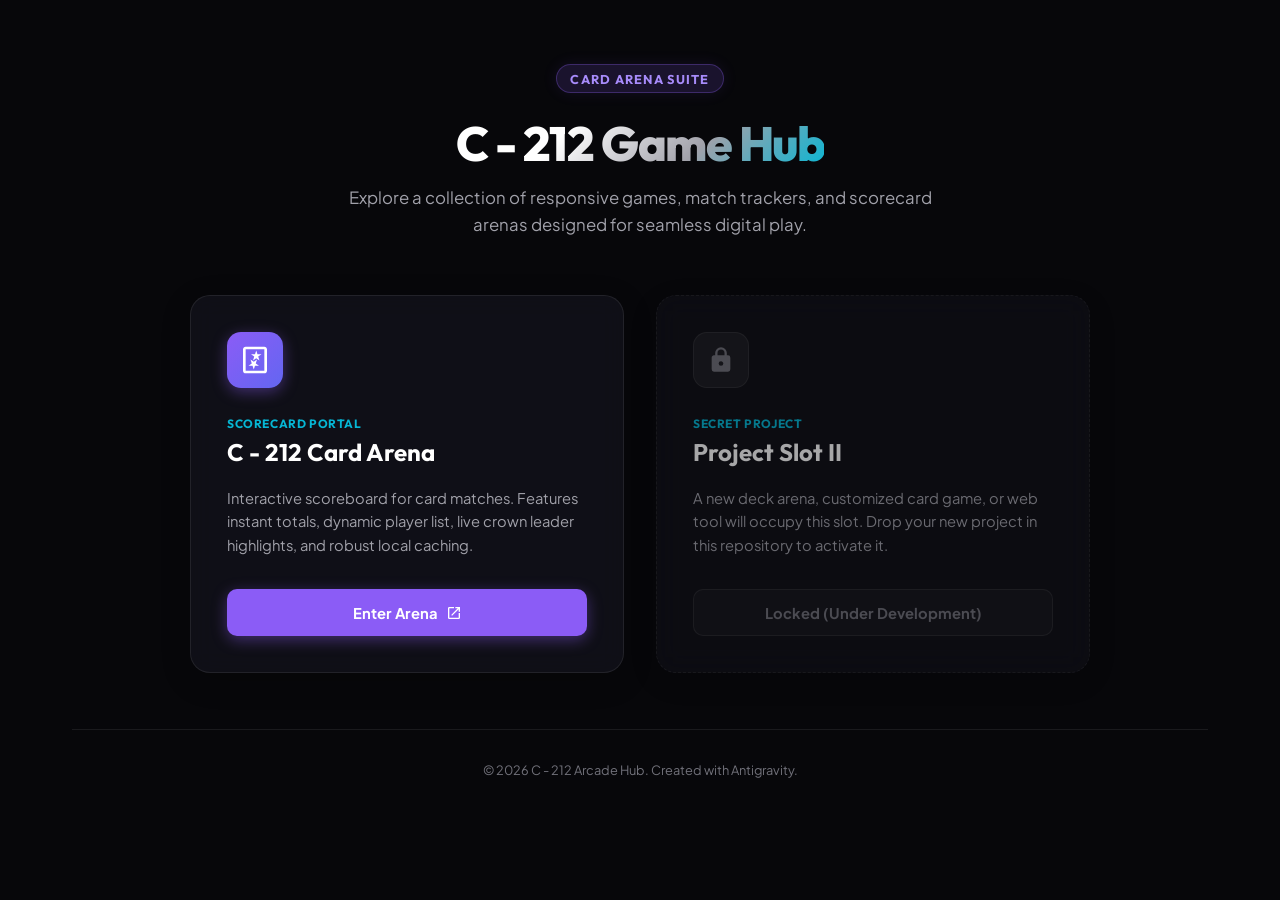
==== index.html @ 5da0bc99 "Add C-212 Arcade Hub portal page" ====
<!DOCTYPE html>
<html lang="en">
<head>
  <meta charset="UTF-8">
  <meta name="viewport" content="width=device-width, initial-scale=1.0">
  <title>C - 212 Game Hub</title>
  <meta name="description" content="Welcome to the C - 212 Game Hub. Explore our collection of premium, responsive card arena games and web applications.">
  
  <!-- Favicon -->
  <link rel="icon" type="image/svg+xml" href="data:image/svg+xml,<svg xmlns=%22http://www.w3.org/2000/svg%22 viewBox=%220 0 100 100%22><text y=%22.9em%22 font-size=%2290%22>🕹️</text></svg>">

  <!-- Google Fonts -->
  <link rel="preconnect" href="https://fonts.googleapis.com">
  <link rel="preconnect" href="https://fonts.gstatic.com" crossorigin>
  <link href="https://fonts.googleapis.com/css2?family=Outfit:wght@400;500;600;700;800&family=Plus+Jakarta+Sans:wght@400;500;600;700&display=swap" rel="stylesheet">

  <style>
    /* --- CSS Variables / Tokens --- */
    :root {
      --font-display: 'Outfit', sans-serif;
      --font-body: 'Plus Jakarta Sans', sans-serif;
      
      --bg-darker: #07070a;
      --bg-dark: #0f0f15;
      --bg-card: rgba(22, 22, 33, 0.6);
      --bg-card-hover: rgba(30, 30, 46, 0.8);
      --border-color: rgba(255, 255, 255, 0.08);
      
      --color-primary: #8b5cf6;       /* Violet */
      --color-primary-glow: rgba(139, 92, 246, 0.4);
      --color-secondary: #06b6d4;     /* Electric Cyan */
      --color-secondary-glow: rgba(6, 182, 212, 0.4);
      --color-gold: #fbbf24;          /* Cyber Gold */
      --color-gold-glow: rgba(251, 191, 36, 0.25);
      --color-muted: #71717a;
      
      --text-primary: #f4f4f5;
      --text-secondary: #a1a1aa;
      
      --transition-normal: 0.3s cubic-bezier(0.16, 1, 0.3, 1);
    }

    /* --- Base Reset --- */
    *, *::before, *::after {
      box-sizing: border-box;
      margin: 0;
      padding: 0;
    }

    html, body {
      width: 100%;
      min-height: 100vh;
      background-color: var(--bg-darker);
      color: var(--text-primary);
      font-family: var(--font-body);
      overflow-x: hidden;
      display: flex;
      flex-direction: column;
      align-items: center;
      position: relative;
    }

    /* --- Ambient Glows --- */
    .hub-bg-glows {
      position: fixed;
      top: 0;
      left: 0;
      width: 100%;
      height: 100%;
      z-index: -1;
      overflow: hidden;
      pointer-events: none;
    }

    .glow {
      position: absolute;
      border-radius: 50%;
      filter: blur(130px);
      opacity: 0.12;
    }

    .glow-1 {
      top: -20%;
      left: 20%;
      width: 60vw;
      height: 60vw;
      background: radial-gradient(circle, var(--color-primary) 0%, transparent 70%);
      animation: floatGlow 15s infinite alternate ease-in-out;
    }

    .glow-2 {
      bottom: -20%;
      right: 15%;
      width: 50vw;
      height: 50vw;
      background: radial-gradient(circle, var(--color-secondary) 0%, transparent 70%);
      animation: floatGlow 20s infinite alternate-reverse ease-in-out;
    }

    @keyframes floatGlow {
      0% { transform: translate(0, 0) scale(1); }
      100% { transform: translate(5vw, 5vh) scale(1.1); }
    }

    /* --- Layout Container --- */
    .hub-container {
      max-width: 1200px;
      width: 100%;
      padding: 4rem 2rem;
      display: flex;
      flex-direction: column;
      align-items: center;
      gap: 3.5rem;
    }

    /* --- Header --- */
    .hub-header {
      text-align: center;
      display: flex;
      flex-direction: column;
      align-items: center;
      gap: 0.75rem;
      animation: fadeInUp 0.8s ease;
    }

    .hub-badge {
      font-family: var(--font-display);
      font-weight: 700;
      font-size: 0.8rem;
      letter-spacing: 0.1em;
      text-transform: uppercase;
      padding: 0.35rem 0.85rem;
      background: rgba(139, 92, 246, 0.15);
      border: 1px solid rgba(139, 92, 246, 0.3);
      border-radius: 999px;
      color: #a78bfa;
      box-shadow: 0 0 15px rgba(139, 92, 246, 0.1);
    }

    .hub-title {
      font-family: var(--font-display);
      font-size: 3rem;
      font-weight: 800;
      letter-spacing: -0.03em;
      background: linear-gradient(135deg, #fff 30%, #a1a1aa, var(--color-secondary));
      -webkit-background-clip: text;
      -webkit-text-fill-color: transparent;
      margin-top: 0.5rem;
    }

    .hub-subtitle {
      font-size: 1.05rem;
      color: var(--text-secondary);
      max-width: 600px;
      line-height: 1.6;
    }

    /* --- Games Grid --- */
    .games-grid {
      display: grid;
      grid-template-columns: repeat(auto-fit, minmax(320px, 1fr));
      gap: 2rem;
      width: 100%;
      max-width: 900px;
      animation: fadeInUp 1s ease;
    }

    /* --- Game Card --- */
    .game-card {
      background: var(--bg-card);
      border: 1px solid var(--border-color);
      border-radius: 20px;
      padding: 2.25rem;
      display: flex;
      flex-direction: column;
      justify-content: space-between;
      gap: 2rem;
      backdrop-filter: blur(12px);
      box-shadow: 0 8px 30px rgba(0, 0, 0, 0.2);
      transition: all var(--transition-normal);
      position: relative;
      overflow: hidden;
    }

    .game-card::before {
      content: '';
      position: absolute;
      top: 0;
      left: 0;
      width: 100%;
      height: 100%;
      background: linear-gradient(135deg, rgba(139, 92, 246, 0.1) 0%, transparent 100%);
      opacity: 0;
      transition: opacity var(--transition-normal);
      pointer-events: none;
    }

    .game-card:hover {
      transform: translateY(-8px);
      border-color: rgba(139, 92, 246, 0.35);
      box-shadow: 0 16px 40px rgba(139, 92, 246, 0.15);
      background: var(--bg-card-hover);
    }

    .game-card:hover::before {
      opacity: 1;
    }

    /* Game Card Info */
    .game-icon-wrapper {
      width: 56px;
      height: 56px;
      border-radius: 14px;
      display: flex;
      align-items: center;
      justify-content: center;
      margin-bottom: 0.5rem;
    }

    .icon-primary {
      background: linear-gradient(135deg, var(--color-primary), #6366f1);
      color: #fff;
      box-shadow: 0 4px 15px var(--color-primary-glow);
    }

    .icon-locked {
      background: rgba(255, 255, 255, 0.05);
      color: var(--color-muted);
      border: 1px solid var(--border-color);
    }

    .game-title-wrapper {
      display: flex;
      flex-direction: column;
      gap: 0.35rem;
    }

    .game-title {
      font-family: var(--font-display);
      font-size: 1.5rem;
      font-weight: 700;
      color: #fff;
    }

    .game-category {
      font-family: var(--font-display);
      font-size: 0.75rem;
      font-weight: 700;
      text-transform: uppercase;
      letter-spacing: 0.05em;
      color: var(--color-secondary);
    }

    .game-description {
      font-size: 0.92rem;
      color: var(--text-secondary);
      line-height: 1.6;
    }

    /* Game Button */
    .game-btn {
      display: inline-flex;
      align-items: center;
      justify-content: center;
      gap: 0.5rem;
      padding: 0.85rem 1.5rem;
      border-radius: 10px;
      font-family: var(--font-body);
      font-weight: 700;
      font-size: 0.92rem;
      text-decoration: none;
      border: 1px solid transparent;
      cursor: pointer;
      transition: all var(--transition-normal);
      width: 100%;
    }

    .btn-active {
      background: var(--color-primary);
      color: #fff;
      box-shadow: 0 4px 15px var(--color-primary-glow);
    }

    .btn-active:hover {
      background: #9d76fd;
      transform: translateY(-2px);
      box-shadow: 0 6px 20px var(--color-primary-glow);
    }

    .btn-locked {
      background: rgba(255, 255, 255, 0.03);
      border-color: var(--border-color);
      color: var(--color-muted);
      cursor: not-allowed;
    }

    /* Locked Card Specifics */
    .card-locked {
      opacity: 0.65;
      border-style: dashed;
    }
    
    .card-locked:hover {
      transform: none;
      border-color: var(--border-color);
      box-shadow: 0 8px 30px rgba(0, 0, 0, 0.2);
      background: var(--bg-card);
    }

    /* --- Footer --- */
    .hub-footer {
      margin-top: auto;
      padding: 2rem;
      text-align: center;
      font-size: 0.8rem;
      color: var(--color-muted);
      border-top: 1px solid var(--border-color);
      width: 100%;
      max-width: 1200px;
    }

    /* --- Animations --- */
    @keyframes fadeInUp {
      from { transform: translateY(20px); opacity: 0; }
      to { transform: translateY(0); opacity: 1; }
    }

    /* --- Responsive Sizing --- */
    @media (max-width: 768px) {
      .hub-container {
        padding: 3rem 1.5rem;
        gap: 2.5rem;
      }
      
      .hub-title {
        font-size: 2.25rem;
      }
      
      .hub-subtitle {
        font-size: 0.95rem;
      }
    }
  </style>
</head>
<body>

  <div class="hub-bg-glows">
    <div class="glow glow-1"></div>
    <div class="glow glow-2"></div>
  </div>

  <div class="hub-container">
    
    <!-- Header -->
    <header class="hub-header">
      <span class="hub-badge">Card Arena Suite</span>
      <h1 class="hub-title">C - 212 Game Hub</h1>
      <p class="hub-subtitle">Explore a collection of responsive games, match trackers, and scorecard arenas designed for seamless digital play.</p>
    </header>

    <!-- Grid of Projects -->
    <main class="games-grid">
      
      <!-- C - 212 Card Arena Scorecard -->
      <div class="game-card">
        <div class="card-info-section" style="display: flex; flex-direction: column; gap: 1.25rem;">
          <div class="game-icon-wrapper icon-primary">
            <svg viewBox="0 0 24 24" width="32" height="32" fill="currentColor">
              <path d="M19,2H5C3.89,2 3,2.89 3,4V20C3,21.11 3.89,22 5,22H19C20.11,22 21,21.11 21,20V4C21,2.89 20.11,2 19,2M19,20H5V4H19V20M12.92,10.68L15.35,12.35L14.42,9.45L16.85,7.77H13.85L12.92,4.86L12,7.77H9L11.42,9.45L10.5,12.35L12.92,10.68M11.08,13.32L8.65,11.65L9.58,14.55L7.15,16.23H10.15L11.08,19.14L12,16.23H15L12.58,14.55L13.5,11.65L11.08,13.32Z" />
            </svg>
          </div>
          <div class="game-title-wrapper">
            <span class="game-category">Scorecard Portal</span>
            <h2 class="game-title">C - 212 Card Arena</h2>
          </div>
          <p class="game-description">Interactive scoreboard for card matches. Features instant totals, dynamic player list, live crown leader highlights, and robust local caching.</p>
        </div>
        <a href="./Patta 67/index.html" class="game-btn btn-active">
          Enter Arena
          <svg viewBox="0 0 24 24" width="16" height="16" fill="currentColor">
            <path d="M14,3V5H17.59L7.76,14.83L9.17,16.24L19,6.41V10H21V3M19,19H5V5H12V3H5C3.89,3 3,3.9 3,5V19A2,2 0 0,0 5,21H19A2,2 0 0,0 21,19V12H19V19Z"/>
          </svg>
        </a>
      </div>

      <!-- Locked Future Project Slot -->
      <div class="game-card card-locked">
        <div class="card-info-section" style="display: flex; flex-direction: column; gap: 1.25rem;">
          <div class="game-icon-wrapper icon-locked">
            <svg viewBox="0 0 24 24" width="28" height="28" fill="currentColor">
              <path d="M12,17A2,2 0 0,0 14,15C14,13.89 13.1,13 12,13A2,2 0 0,0 10,15A2,2 0 0,0 12,17M18,8A2,2 0 0,1 20,10V20A2,2 0 0,1 18,22H6A2,2 0 0,1 4,20V10C4,8.89 4.9,8 6,8H7V6A5,5 0 0,1 12,1A5,5 0 0,1 17,6V8H18M12,3A3,3 0 0,0 9,6V8H15V6A3,3 0 0,0 12,3Z" />
            </svg>
          </div>
          <div class="game-title-wrapper">
            <span class="game-category">Secret Project</span>
            <h2 class="game-title">Project Slot II</h2>
          </div>
          <p class="game-description">A new deck arena, customized card game, or web tool will occupy this slot. Drop your new project in this repository to activate it.</p>
        </div>
        <button class="game-btn btn-locked" disabled>
          Locked (Under Development)
        </button>
      </div>

    </main>

    <!-- Footer -->
    <footer class="hub-footer">
      <p>&copy; 2026 C - 212 Arcade Hub. Created with Antigravity.</p>
    </footer>

  </div>

</body>
</html>
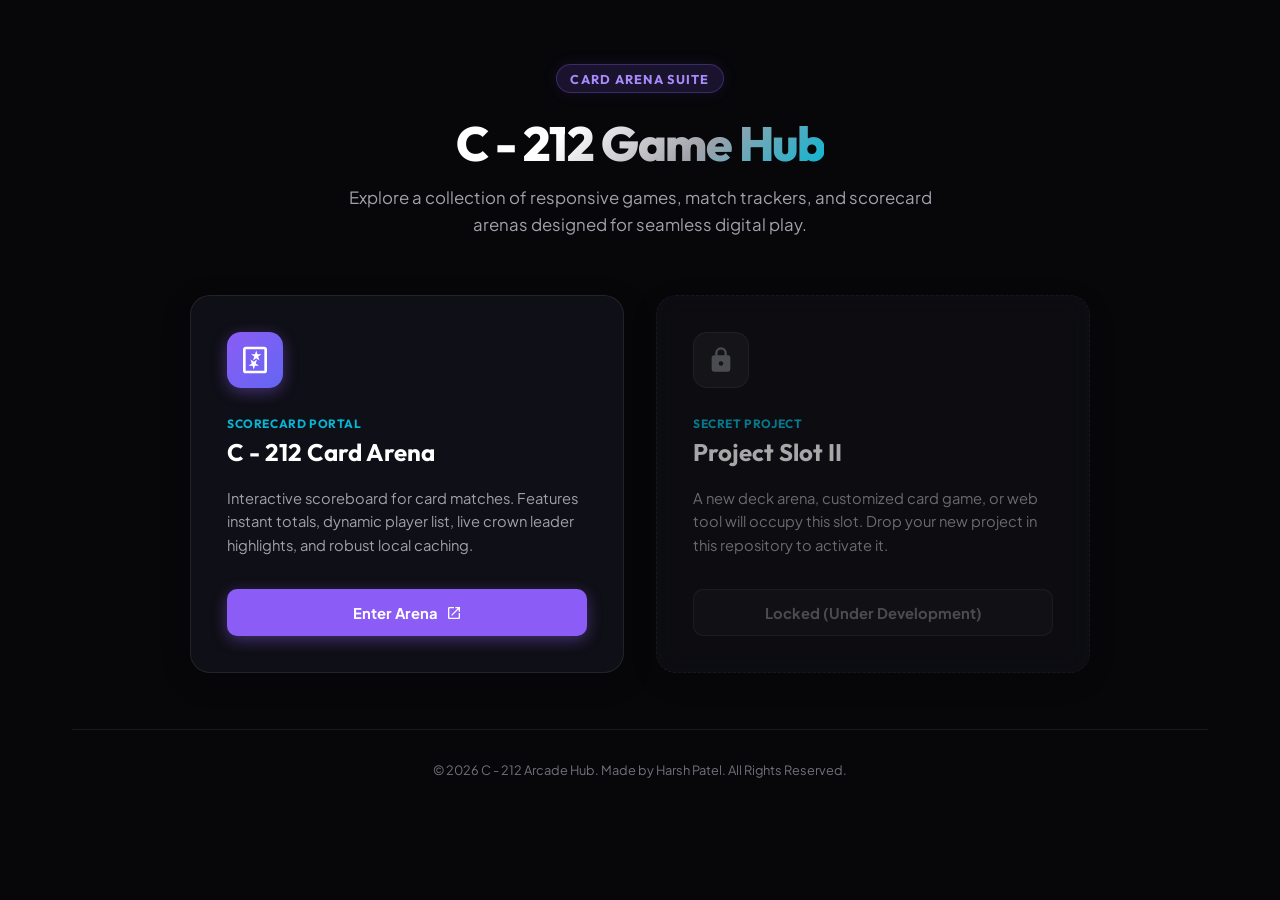
==== commit f9d8809f: "Add Harsh Patel copyright footer and update README" ====
--- a/index.html
+++ b/index.html
@@ -406,7 +406,7 @@
 
     <!-- Footer -->
     <footer class="hub-footer">
-      <p>&copy; 2026 C - 212 Arcade Hub. Created with Antigravity.</p>
+      <p>&copy; 2026 C - 212 Arcade Hub. Made by Harsh Patel. All Rights Reserved.</p>
     </footer>
 
   </div>
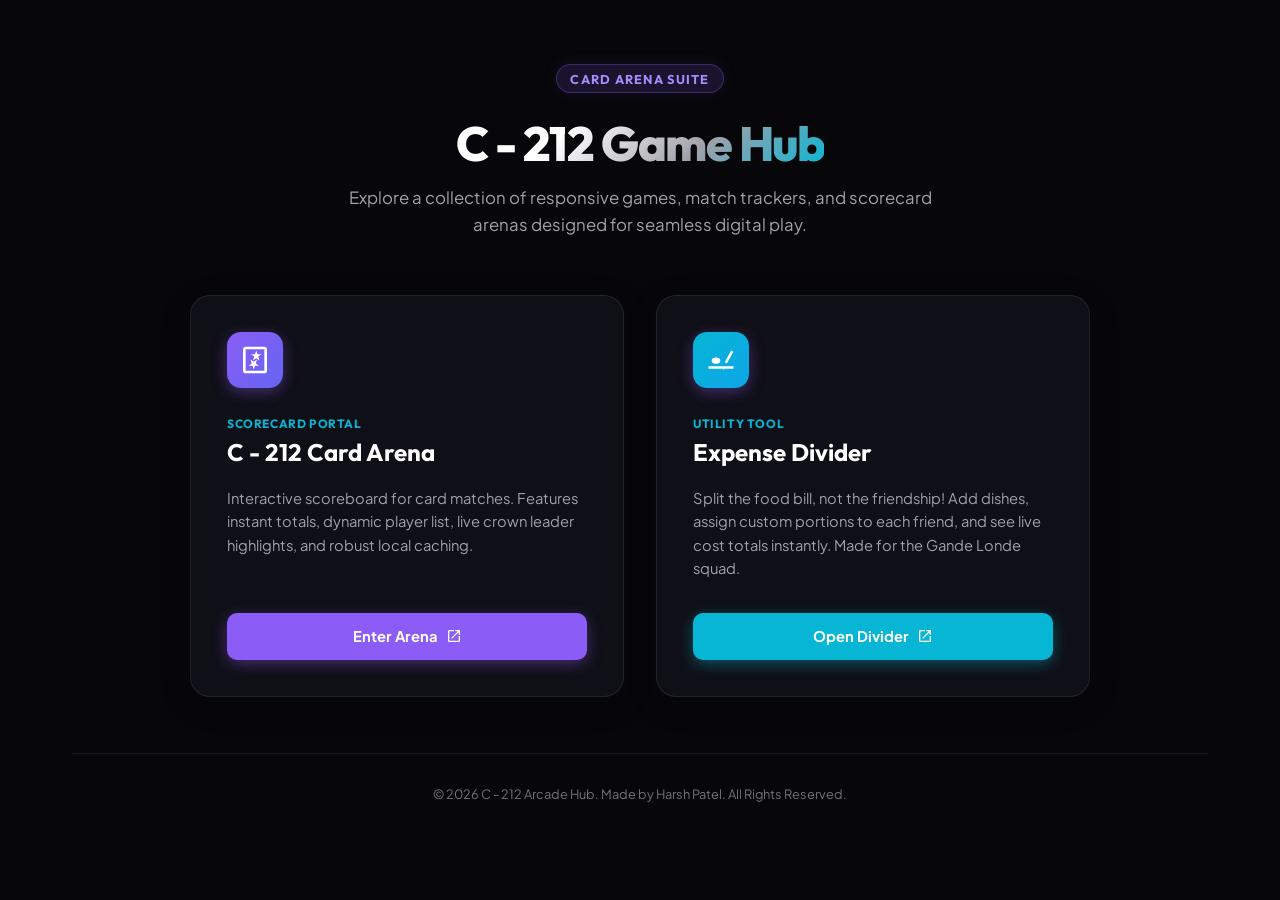
==== commit fddf619a: "Update Expense Divider logic, add new dishes, and link to lobby portal" ====
--- a/index.html
+++ b/index.html
@@ -1,53 +1,64 @@
 <!DOCTYPE html>
 <html lang="en">
+
 <head>
   <meta charset="UTF-8">
   <meta name="viewport" content="width=device-width, initial-scale=1.0">
   <title>C - 212 Game Hub</title>
-  <meta name="description" content="Welcome to the C - 212 Game Hub. Explore our collection of premium, responsive card arena games and web applications.">
-  
+  <meta name="description"
+    content="Welcome to the C - 212 Game Hub. Explore our collection of premium, responsive card arena games and web applications.">
+
   <!-- Favicon -->
-  <link rel="icon" type="image/svg+xml" href="data:image/svg+xml,<svg xmlns=%22http://www.w3.org/2000/svg%22 viewBox=%220 0 100 100%22><text y=%22.9em%22 font-size=%2290%22>🕹️</text></svg>">
+  <link rel="icon" type="image/svg+xml"
+    href="data:image/svg+xml,<svg xmlns=%22http://www.w3.org/2000/svg%22 viewBox=%220 0 100 100%22><text y=%22.9em%22 font-size=%2290%22>🕹️</text></svg>">
 
   <!-- Google Fonts -->
   <link rel="preconnect" href="https://fonts.googleapis.com">
   <link rel="preconnect" href="https://fonts.gstatic.com" crossorigin>
-  <link href="https://fonts.googleapis.com/css2?family=Outfit:wght@400;500;600;700;800&family=Plus+Jakarta+Sans:wght@400;500;600;700&display=swap" rel="stylesheet">
+  <link
+    href="https://fonts.googleapis.com/css2?family=Outfit:wght@400;500;600;700;800&family=Plus+Jakarta+Sans:wght@400;500;600;700&display=swap"
+    rel="stylesheet">
 
   <style>
     /* --- CSS Variables / Tokens --- */
     :root {
       --font-display: 'Outfit', sans-serif;
       --font-body: 'Plus Jakarta Sans', sans-serif;
-      
+
       --bg-darker: #07070a;
       --bg-dark: #0f0f15;
       --bg-card: rgba(22, 22, 33, 0.6);
       --bg-card-hover: rgba(30, 30, 46, 0.8);
       --border-color: rgba(255, 255, 255, 0.08);
-      
-      --color-primary: #8b5cf6;       /* Violet */
+
+      --color-primary: #8b5cf6;
+      /* Violet */
       --color-primary-glow: rgba(139, 92, 246, 0.4);
-      --color-secondary: #06b6d4;     /* Electric Cyan */
+      --color-secondary: #06b6d4;
+      /* Electric Cyan */
       --color-secondary-glow: rgba(6, 182, 212, 0.4);
-      --color-gold: #fbbf24;          /* Cyber Gold */
+      --color-gold: #fbbf24;
+      /* Cyber Gold */
       --color-gold-glow: rgba(251, 191, 36, 0.25);
       --color-muted: #71717a;
-      
+
       --text-primary: #f4f4f5;
       --text-secondary: #a1a1aa;
-      
+
       --transition-normal: 0.3s cubic-bezier(0.16, 1, 0.3, 1);
     }
 
     /* --- Base Reset --- */
-    *, *::before, *::after {
+    *,
+    *::before,
+    *::after {
       box-sizing: border-box;
       margin: 0;
       padding: 0;
     }
 
-    html, body {
+    html,
+    body {
       width: 100%;
       min-height: 100vh;
       background-color: var(--bg-darker);
@@ -98,8 +109,13 @@
     }
 
     @keyframes floatGlow {
-      0% { transform: translate(0, 0) scale(1); }
-      100% { transform: translate(5vw, 5vh) scale(1.1); }
+      0% {
+        transform: translate(0, 0) scale(1);
+      }
+
+      100% {
+        transform: translate(5vw, 5vh) scale(1.1);
+      }
     }
 
     /* --- Layout Container --- */
@@ -299,7 +315,7 @@
       opacity: 0.65;
       border-style: dashed;
     }
-    
+
     .card-locked:hover {
       transform: none;
       border-color: var(--border-color);
@@ -321,8 +337,15 @@
 
     /* --- Animations --- */
     @keyframes fadeInUp {
-      from { transform: translateY(20px); opacity: 0; }
-      to { transform: translateY(0); opacity: 1; }
+      from {
+        transform: translateY(20px);
+        opacity: 0;
+      }
+
+      to {
+        transform: translateY(0);
+        opacity: 1;
+      }
     }
 
     /* --- Responsive Sizing --- */
@@ -331,17 +354,18 @@
         padding: 3rem 1.5rem;
         gap: 2.5rem;
       }
-      
+
       .hub-title {
         font-size: 2.25rem;
       }
-      
+
       .hub-subtitle {
         font-size: 0.95rem;
       }
     }
   </style>
 </head>
+
 <body>
 
   <div class="hub-bg-glows">
@@ -350,58 +374,65 @@
   </div>
 
   <div class="hub-container">
-    
+
     <!-- Header -->
     <header class="hub-header">
       <span class="hub-badge">Card Arena Suite</span>
       <h1 class="hub-title">C - 212 Game Hub</h1>
-      <p class="hub-subtitle">Explore a collection of responsive games, match trackers, and scorecard arenas designed for seamless digital play.</p>
+      <p class="hub-subtitle">Explore a collection of responsive games, match trackers, and scorecard arenas designed
+        for seamless digital play.</p>
     </header>
 
     <!-- Grid of Projects -->
     <main class="games-grid">
-      
+
       <!-- C - 212 Card Arena Scorecard -->
       <div class="game-card">
         <div class="card-info-section" style="display: flex; flex-direction: column; gap: 1.25rem;">
           <div class="game-icon-wrapper icon-primary">
             <svg viewBox="0 0 24 24" width="32" height="32" fill="currentColor">
-              <path d="M19,2H5C3.89,2 3,2.89 3,4V20C3,21.11 3.89,22 5,22H19C20.11,22 21,21.11 21,20V4C21,2.89 20.11,2 19,2M19,20H5V4H19V20M12.92,10.68L15.35,12.35L14.42,9.45L16.85,7.77H13.85L12.92,4.86L12,7.77H9L11.42,9.45L10.5,12.35L12.92,10.68M11.08,13.32L8.65,11.65L9.58,14.55L7.15,16.23H10.15L11.08,19.14L12,16.23H15L12.58,14.55L13.5,11.65L11.08,13.32Z" />
+              <path
+                d="M19,2H5C3.89,2 3,2.89 3,4V20C3,21.11 3.89,22 5,22H19C20.11,22 21,21.11 21,20V4C21,2.89 20.11,2 19,2M19,20H5V4H19V20M12.92,10.68L15.35,12.35L14.42,9.45L16.85,7.77H13.85L12.92,4.86L12,7.77H9L11.42,9.45L10.5,12.35L12.92,10.68M11.08,13.32L8.65,11.65L9.58,14.55L7.15,16.23H10.15L11.08,19.14L12,16.23H15L12.58,14.55L13.5,11.65L11.08,13.32Z" />
             </svg>
           </div>
           <div class="game-title-wrapper">
             <span class="game-category">Scorecard Portal</span>
             <h2 class="game-title">C - 212 Card Arena</h2>
           </div>
-          <p class="game-description">Interactive scoreboard for card matches. Features instant totals, dynamic player list, live crown leader highlights, and robust local caching.</p>
+          <p class="game-description">Interactive scoreboard for card matches. Features instant totals, dynamic player
+            list, live crown leader highlights, and robust local caching.</p>
         </div>
         <a href="./Patta 67/index.html" class="game-btn btn-active">
           Enter Arena
+          <svg viewBox="0 0 24 24" width="16" height="16" fill="currentColor">
+            <path
+              d="M14,3V5H17.59L7.76,14.83L9.17,16.24L19,6.41V10H21V3M19,19H5V5H12V3H5C3.89,3 3,3.9 3,5V19A2,2 0 0,0 5,21H19A2,2 0 0,0 21,19V12H19V19Z" />
+          </svg>
+        </a>
+      </div>
+
+      <!-- Expense Divider -->
+      <div class="game-card">
+        <div class="card-info-section" style="display: flex; flex-direction: column; gap: 1.25rem;">
+          <div class="game-icon-wrapper icon-primary" style="background: linear-gradient(135deg, var(--color-secondary), #0ea5e9);">
+            <svg viewBox="0 0 24 24" width="30" height="30" fill="currentColor">
+              <path d="M16,11.78L20.24,4.45L21.97,5.45L16.74,14.5L14.97,14.15L16,11.78M11.5,12.5C11.5,14 10,15 8,15C6,15 4.5,14 4.5,12.5C4.5,11 6,10 8,10C10,10 11.5,11 11.5,12.5M22,19H2V17H22V19M15,18.5C15,19 14.5,19.5 14,19.5C13.5,19.5 13,19 13,18.5C13,18 13.5,17.5 14,17.5C14.5,17.5 15,18 15,18.5Z" />
+            </svg>
+          </div>
+          <div class="game-title-wrapper">
+            <span class="game-category">Utility Tool</span>
+            <h2 class="game-title">Expense Divider</h2>
+          </div>
+          <p class="game-description">Split the food bill, not the friendship! Add dishes, assign custom portions to each friend, and see live cost totals instantly. Made for the Gande Londe squad.</p>
+        </div>
+        <a href="./Expense Divider/expense-divider.html" class="game-btn btn-active" style="background: var(--color-secondary); box-shadow: 0 4px 15px var(--color-secondary-glow);">
+          Open Divider
           <svg viewBox="0 0 24 24" width="16" height="16" fill="currentColor">
             <path d="M14,3V5H17.59L7.76,14.83L9.17,16.24L19,6.41V10H21V3M19,19H5V5H12V3H5C3.89,3 3,3.9 3,5V19A2,2 0 0,0 5,21H19A2,2 0 0,0 21,19V12H19V19Z"/>
           </svg>
         </a>
       </div>
 
-      <!-- Locked Future Project Slot -->
-      <div class="game-card card-locked">
-        <div class="card-info-section" style="display: flex; flex-direction: column; gap: 1.25rem;">
-          <div class="game-icon-wrapper icon-locked">
-            <svg viewBox="0 0 24 24" width="28" height="28" fill="currentColor">
-              <path d="M12,17A2,2 0 0,0 14,15C14,13.89 13.1,13 12,13A2,2 0 0,0 10,15A2,2 0 0,0 12,17M18,8A2,2 0 0,1 20,10V20A2,2 0 0,1 18,22H6A2,2 0 0,1 4,20V10C4,8.89 4.9,8 6,8H7V6A5,5 0 0,1 12,1A5,5 0 0,1 17,6V8H18M12,3A3,3 0 0,0 9,6V8H15V6A3,3 0 0,0 12,3Z" />
-            </svg>
-          </div>
-          <div class="game-title-wrapper">
-            <span class="game-category">Secret Project</span>
-            <h2 class="game-title">Project Slot II</h2>
-          </div>
-          <p class="game-description">A new deck arena, customized card game, or web tool will occupy this slot. Drop your new project in this repository to activate it.</p>
-        </div>
-        <button class="game-btn btn-locked" disabled>
-          Locked (Under Development)
-        </button>
-      </div>
-
     </main>
 
     <!-- Footer -->
@@ -412,4 +443,5 @@
   </div>
 
 </body>
-</html>
+
+</html>
